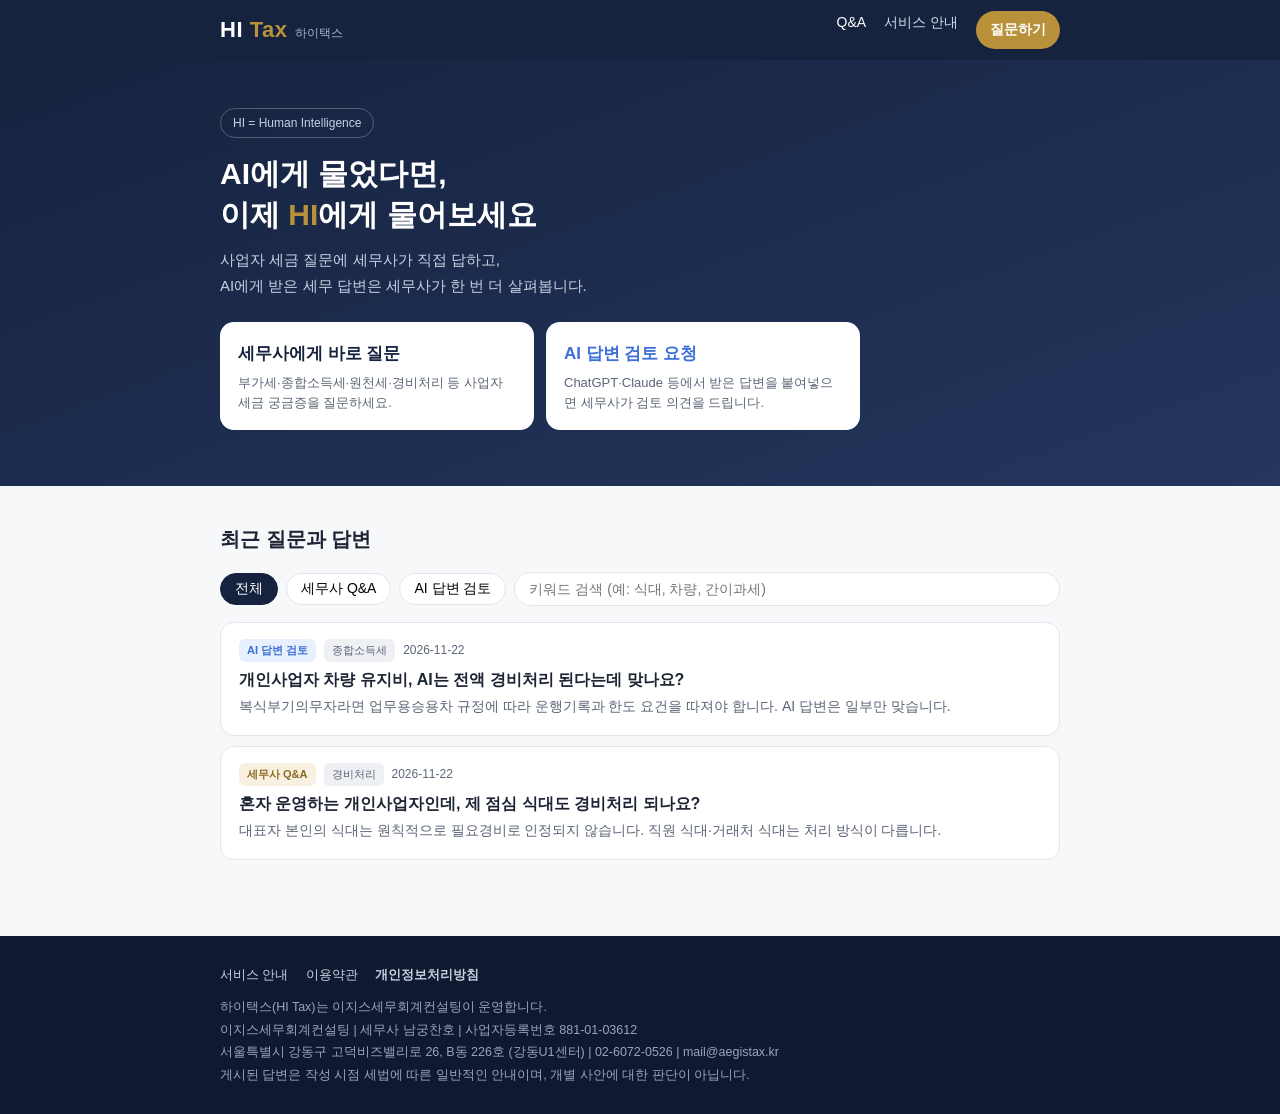
==== index.html @ eb6e1d0b "Add files via upload" ====
<!DOCTYPE html>
<html lang="ko">
<head>
<meta charset="UTF-8">
<meta name="viewport" content="width=device-width,initial-scale=1">
<title>하이택스 HI Tax | 사업자 세금 질문, 세무사가 답합니다</title>
<meta name="description" content="사업자 세금 질문에 세무사가 직접 답하는 공개 Q&A. AI에게 받은 세무 답변을 세무사가 검토해 드립니다. 이지스세무회계컨설팅 운영.">
<link rel="canonical" href="https://hitax.aegistax.kr/">
<meta property="og:title" content="하이택스 HI Tax">
<meta property="og:description" content="AI에게 물었다면, 이제 HI에게. 사업자 세금 Q&A와 AI 답변 세무사 검토.">
<meta property="og:type" content="website">
<link rel="stylesheet" href="style.css">
</head>
<body>

<header class="top">
  <div class="wrap">
    <a class="logo" href="index.html"><b>HI <span>Tax</span></b><small>하이택스</small></a>
    <nav class="nav">
      <a href="index.html" class="on">Q&amp;A</a>
      <a href="about.html">서비스 안내</a>
      <a href="ask.html" class="cta">질문하기</a>
    </nav>
  </div>
</header>

<div class="hero">
  <div class="wrap">
    <div class="define">HI = Human Intelligence</div>
    <h1>AI에게 물었다면,<br>이제 <em>HI</em>에게 물어보세요</h1>
    <p>사업자 세금 질문에 세무사가 직접 답하고,<br>AI에게 받은 세무 답변은 세무사가 한 번 더 살펴봅니다.</p>
    <div class="choice">
      <a class="hi" href="ask.html?type=general">
        <b>세무사에게 바로 질문</b>
        <span>부가세·종합소득세·원천세·경비처리 등 사업자 세금 궁금증을 질문하세요.</span>
      </a>
      <a class="ai" href="ask.html?type=ai">
        <b>AI 답변 검토 요청</b>
        <span>ChatGPT·Claude 등에서 받은 답변을 붙여넣으면 세무사가 검토 의견을 드립니다.</span>
      </a>
    </div>
  </div>
</div>

<section>
  <div class="wrap">
    <h2>최근 질문과 답변</h2>
    <div class="toolbar">
      <button class="tab on" data-f="all">전체</button>
      <button class="tab" data-f="general">세무사 Q&amp;A</button>
      <button class="tab" data-f="ai">AI 답변 검토</button>
      <input class="search" id="q" type="search" placeholder="키워드 검색 (예: 식대, 차량, 간이과세)">
    </div>
    <div class="list" id="list"></div>
    <div class="empty" id="empty">검색 결과가 없습니다. <a href="ask.html">직접 질문해 보세요.</a></div>
  </div>
</section>

<footer>
  <div class="wrap">
    <div class="links">
      <a href="about.html">서비스 안내</a>
      <a href="terms.html">이용약관</a>
      <a href="privacy.html"><b>개인정보처리방침</b></a>
    </div>
    하이택스(HI Tax)는 이지스세무회계컨설팅이 운영합니다.<br>
    이지스세무회계컨설팅 | 세무사 남궁찬호 | 사업자등록번호 881-01-03612<br>
    서울특별시 강동구 고덕비즈밸리로 26, B동 226호 (강동U1센터) | 02-6072-0526 | mail@aegistax.kr<br>
    게시된 답변은 작성 시점 세법에 따른 일반적인 안내이며, 개별 사안에 대한 판단이 아닙니다.
  </div>
</footer>

<script>
/* Q&A 목록은 posts.json에서 불러옵니다.
   구글 시트의 [하이택스 > 공개] 메뉴가 posts.json을 자동으로 갱신합니다. */
let POSTS = [];
const listEl = document.getElementById('list');
const emptyEl = document.getElementById('empty');
let filter = 'all', keyword = '';

function render(){
  const k = keyword.trim().toLowerCase();
  const rows = POSTS.filter(p =>
    (filter === 'all' || p.type === filter) &&
    (!k || (p.title + p.summary + p.cat).toLowerCase().includes(k))
  );
  listEl.innerHTML = rows.map(p => `
    <a class="card" href="qna/${p.id}.html">
      <div class="meta">
        <span class="badge ${p.type === 'ai' ? 'ai' : 'hi'}">${p.type === 'ai' ? 'AI 답변 검토' : '세무사 Q&A'}</span>
        <span class="badge cat">${p.cat}</span>
        <span>${p.date}</span>
      </div>
      <h3>${p.title}</h3>
      <p>${p.summary}</p>
    </a>`).join('');
  emptyEl.style.display = rows.length ? 'none' : 'block';
}
document.querySelectorAll('.tab').forEach(b => b.addEventListener('click', () => {
  document.querySelectorAll('.tab').forEach(x => x.classList.remove('on'));
  b.classList.add('on'); filter = b.dataset.f; render();
}));
document.getElementById('q').addEventListener('input', e => { keyword = e.target.value; render(); });
fetch('posts.json?v=' + Date.now())
  .then(r => r.json())
  .then(d => { POSTS = d; render(); })
  .catch(() => { emptyEl.textContent = '목록을 불러오지 못했습니다. 잠시 후 새로고침해 주세요.'; emptyEl.style.display = 'block'; });
</script>
</body>
</html>
---- style.css ----
/* 하이택스 HI Tax — 공통 스타일 */
:root{
  --navy:#16233f; --navy-2:#24365e; --gold:#b8913a; --gold-soft:#f5eedd;
  --ink:#1d2433; --sub:#5b6577; --line:#e3e6ec; --bg:#f7f8fa; --white:#fff;
  --ai:#3c6fd8; --ai-soft:#e9f0fd; --hi:#b8913a; --hi-soft:#f8f1e1;
  --radius:14px;
}
*{box-sizing:border-box}
[hidden]{display:none!important}
html,body{margin:0;padding:0}
body{font-family:"Pretendard","Noto Sans KR",-apple-system,BlinkMacSystemFont,"Apple SD Gothic Neo","Malgun Gothic",sans-serif;
  color:var(--ink);background:var(--bg);line-height:1.7;font-size:16px;-webkit-font-smoothing:antialiased}
a{color:inherit}
.wrap{max-width:880px;margin:0 auto;padding:0 20px}

/* 헤더 */
.top{background:var(--navy);color:#fff}
.top .wrap{display:flex;align-items:center;justify-content:space-between;height:60px}
.logo{display:flex;align-items:baseline;gap:8px;text-decoration:none;color:#fff}
.logo b{font-size:22px;letter-spacing:.5px}
.logo b span{color:var(--gold)}
.logo small{font-size:12px;color:#aab4c8}
.nav{display:flex;gap:18px;font-size:14px}
.nav a{text-decoration:none;color:#d6dcea}
.nav a:hover,.nav a.on{color:#fff}
.nav .cta{background:var(--gold);color:#fff;padding:7px 14px;border-radius:999px;font-weight:600}

/* 히어로 */
.hero{background:linear-gradient(160deg,var(--navy) 0%,var(--navy-2) 100%);color:#fff;padding:48px 0 56px}
.hero h1{font-size:30px;line-height:1.35;margin:0 0 12px}
.hero h1 em{font-style:normal;color:var(--gold)}
.hero p{color:#c9d1e2;margin:0 0 24px;font-size:15px}
.hero .define{display:inline-block;font-size:12px;color:#c9d1e2;border:1px solid rgba(255,255,255,.25);border-radius:999px;padding:4px 12px;margin-bottom:16px}
.choice{display:grid;grid-template-columns:1fr 1fr;gap:12px;max-width:640px}
.choice a{display:block;text-decoration:none;background:#fff;color:var(--ink);border-radius:var(--radius);padding:18px}
.choice a b{display:block;font-size:17px;margin-bottom:4px}
.choice a span{font-size:13px;color:var(--sub);line-height:1.5;display:block}
.choice a.ai b{color:var(--ai)}
.choice a.hi b{color:var(--navy)}

/* 섹션 */
section{padding:36px 0}
h2{font-size:20px;margin:0 0 16px}
.muted{color:var(--sub);font-size:14px}

/* 목록 */
.toolbar{display:flex;gap:8px;flex-wrap:wrap;align-items:center;margin-bottom:16px}
.tab{border:1px solid var(--line);background:#fff;border-radius:999px;padding:6px 14px;font-size:14px;cursor:pointer;font-family:inherit}
.tab.on{background:var(--navy);color:#fff;border-color:var(--navy)}
.search{flex:1;min-width:180px;border:1px solid var(--line);border-radius:999px;padding:8px 14px;font-size:14px;font-family:inherit}
.list{display:flex;flex-direction:column;gap:10px}
.card{display:block;background:#fff;border:1px solid var(--line);border-radius:var(--radius);padding:16px 18px;text-decoration:none}
.card:hover{border-color:var(--gold)}
.card h3{font-size:16px;margin:6px 0 4px;line-height:1.45}
.card p{margin:0;font-size:14px;color:var(--sub);display:-webkit-box;-webkit-line-clamp:2;-webkit-box-orient:vertical;overflow:hidden}
.meta{font-size:12px;color:var(--sub);display:flex;gap:8px;align-items:center;flex-wrap:wrap}
.badge{display:inline-block;font-size:11px;font-weight:700;padding:2px 8px;border-radius:6px}
.badge.ai{background:var(--ai-soft);color:var(--ai)}
.badge.hi{background:var(--hi-soft);color:#8a6a22}
.badge.cat{background:#eef0f4;color:var(--sub);font-weight:500}
.empty{text-align:center;color:var(--sub);padding:30px 0;display:none}

/* 상세 */
.article{background:#fff;border:1px solid var(--line);border-radius:var(--radius);padding:26px 24px;margin-top:24px}
.article h1{font-size:23px;line-height:1.45;margin:8px 0 6px}
.block{margin-top:22px}
.block-label{font-size:13px;font-weight:700;margin-bottom:8px;display:flex;align-items:center;gap:6px}
.q-body{background:var(--bg);border-radius:10px;padding:16px;white-space:pre-line}
.ai-body{background:var(--ai-soft);border-left:4px solid var(--ai);border-radius:0 10px 10px 0;padding:16px;white-space:pre-line;font-size:15px}
.hi-body{border-left:4px solid var(--gold);padding:4px 0 4px 18px}
.hi-body h4{margin:18px 0 6px;font-size:15px}
.hi-body p{margin:0 0 10px}
.verdict{display:inline-block;font-size:13px;font-weight:700;padding:4px 10px;border-radius:8px;margin-bottom:10px}
.verdict.partial{background:#fff4e0;color:#a86400}
.verdict.ok{background:#e6f5ec;color:#1e7a44}
.verdict.wrong{background:#fde8e8;color:#b42318}
.basis{font-size:13px;color:var(--sub);background:var(--bg);border-radius:8px;padding:10px 12px;margin-top:10px}
.notice{font-size:12.5px;color:var(--sub);border-top:1px solid var(--line);margin-top:24px;padding-top:14px;line-height:1.6}
.next{display:flex;justify-content:space-between;gap:12px;margin-top:18px;align-items:center;flex-wrap:wrap}
.btn{display:inline-block;border:0;cursor:pointer;font-family:inherit;text-decoration:none;font-weight:600;border-radius:10px;padding:12px 20px;font-size:15px}
.btn.primary{background:var(--navy);color:#fff}
.btn.gold{background:var(--gold);color:#fff}
.btn.ghost{background:#fff;color:var(--navy);border:1px solid var(--line)}
.btn:disabled{opacity:.45;cursor:not-allowed}

/* 질문 폼 */
.steps{display:flex;gap:6px;margin:24px 0 18px}
.steps i{flex:1;height:4px;border-radius:4px;background:var(--line)}
.steps i.on{background:var(--gold)}
.panel{background:#fff;border:1px solid var(--line);border-radius:var(--radius);padding:24px}
.panel h2{margin-bottom:6px}
.type-pick{display:grid;grid-template-columns:1fr 1fr;gap:12px;margin-top:16px}
.type-pick label{border:2px solid var(--line);border-radius:var(--radius);padding:16px;cursor:pointer;display:block}
.type-pick input{display:none}
.type-pick input:checked + div{color:inherit}
.type-pick label.sel{border-color:var(--gold);background:var(--gold-soft)}
.type-pick b{display:block;font-size:16px;margin-bottom:4px}
.type-pick span{font-size:13px;color:var(--sub);line-height:1.5;display:block}
.field{margin-top:16px}
.field label{display:block;font-weight:600;font-size:14px;margin-bottom:6px}
.field label small{font-weight:400;color:var(--sub)}
.field input[type=text],.field input[type=email],.field select,.field textarea{width:100%;border:1px solid var(--line);border-radius:10px;padding:11px 12px;font-size:15px;font-family:inherit;background:#fff}
.field textarea{min-height:150px;resize:vertical}
.field .hint{font-size:12.5px;color:var(--sub);margin-top:4px}
.warn{background:#fff8e6;border:1px solid #f1dfae;border-radius:10px;padding:12px 14px;font-size:13.5px;margin-top:14px}
.agree{border:1px solid var(--line);border-radius:10px;padding:14px;margin-top:14px}
.agree .box{max-height:150px;overflow:auto;font-size:13px;color:var(--sub);background:var(--bg);border-radius:8px;padding:10px 12px;margin:8px 0;line-height:1.6}
.agree label{display:flex;gap:8px;align-items:flex-start;font-weight:600;font-size:14px;cursor:pointer}
.agree input{margin-top:5px;width:17px;height:17px;flex:none}
.agree a{font-size:13px;color:var(--ai)}
.nav-btns{display:flex;justify-content:space-between;margin-top:22px;gap:10px}
.counter{text-align:right;font-size:12px;color:var(--sub)}
.err{color:#b42318;font-size:13px;margin-top:8px;display:none}
.done{text-align:center;padding:30px 10px}
.done .icon{font-size:42px}
.hp{position:absolute;left:-9999px}

/* 문서(약관) */
.doc{background:#fff;border:1px solid var(--line);border-radius:var(--radius);padding:26px 24px;margin:24px 0}
.doc h1{font-size:22px;margin:0 0 4px}
.doc h3{font-size:16px;margin:24px 0 6px}
.doc p,.doc li{font-size:14.5px}
.doc ol,.doc ul{padding-left:20px}
.doc table{border-collapse:collapse;width:100%;font-size:14px;margin:8px 0}
.doc th,.doc td{border:1px solid var(--line);padding:8px 10px;text-align:left;vertical-align:top}
.doc th{background:var(--bg);width:28%}

/* 상담 배너 */
.consult{background:var(--gold-soft);border:1px solid #ead9ad;border-radius:var(--radius);padding:18px 20px;margin-top:20px;display:flex;justify-content:space-between;align-items:center;gap:12px;flex-wrap:wrap}
.consult b{display:block}
.consult span{font-size:13.5px;color:var(--sub)}

/* 푸터 */
footer{background:#0f1930;color:#9aa5bc;font-size:12.5px;padding:28px 0;margin-top:40px;line-height:1.8}
footer a{color:#c9d1e2;text-decoration:none;margin-right:14px}
footer .links{margin-bottom:10px}

@media (max-width:640px){
  .hero h1{font-size:24px}
  .choice,.type-pick{grid-template-columns:1fr}
  .nav a:not(.cta){display:none}
  .article,.panel,.doc{padding:20px 16px}
}
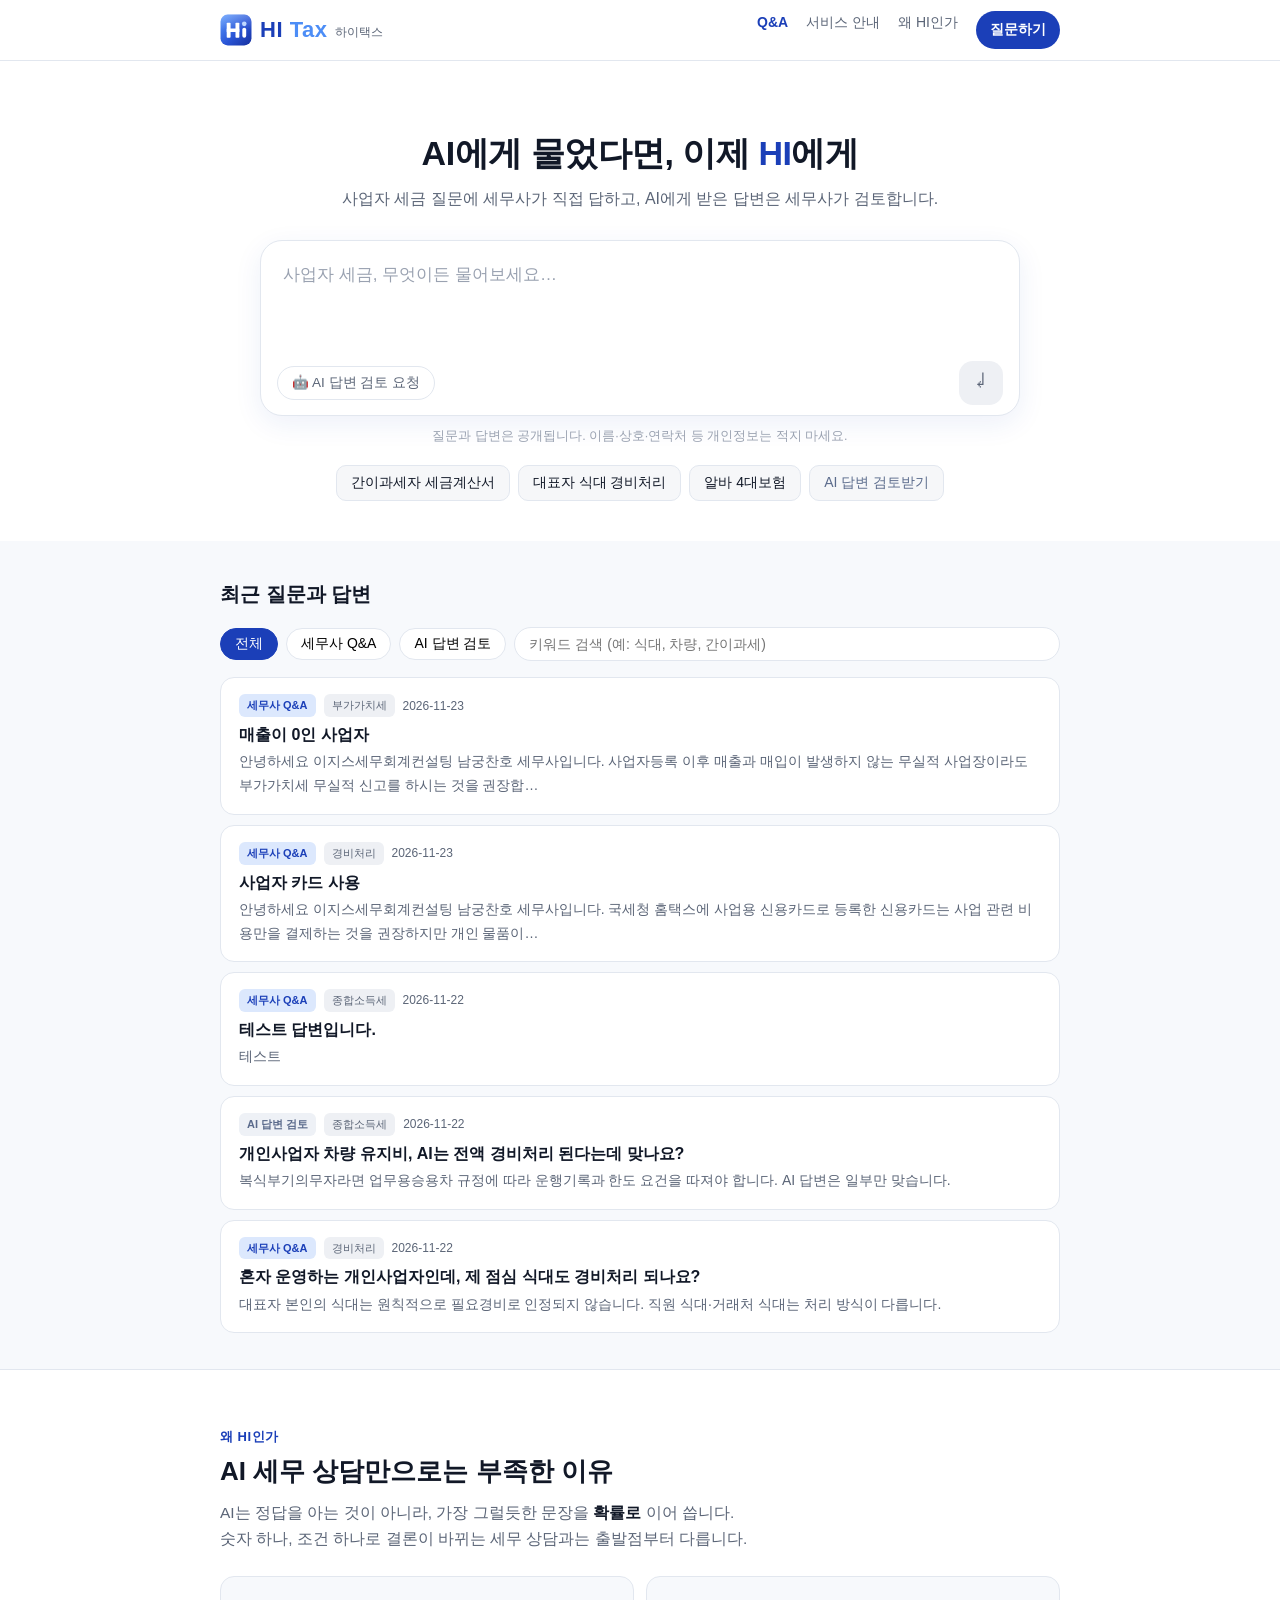
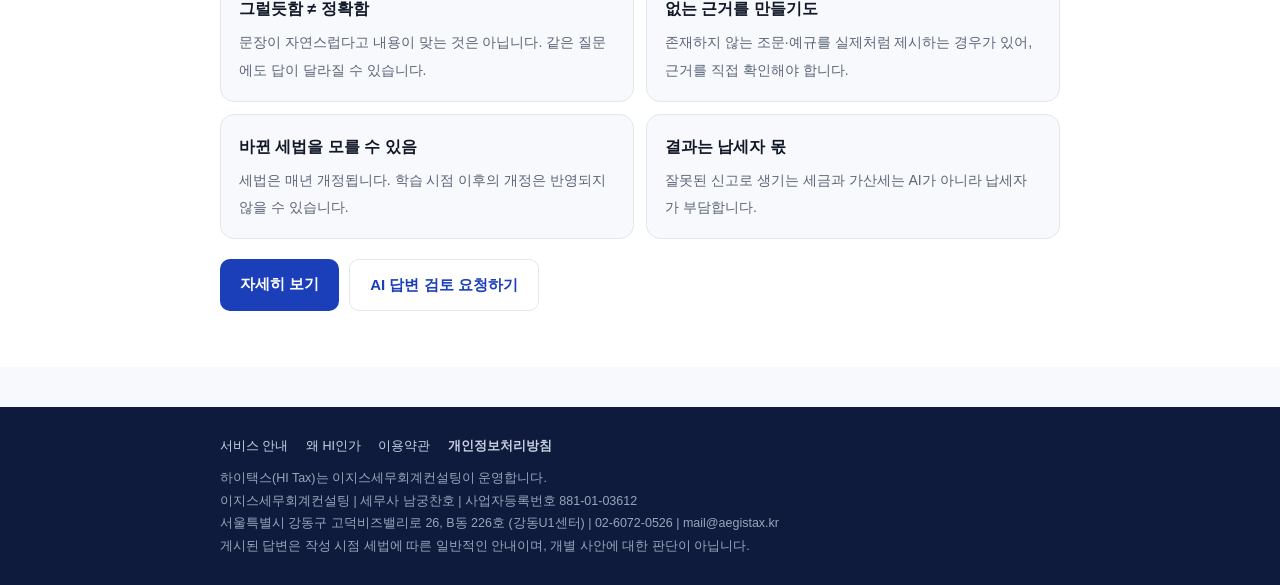
==== commit 2a664933: "Add files via upload" ====
--- a/index.html
+++ b/index.html
@@ -5,39 +5,88 @@
 <meta name="viewport" content="width=device-width,initial-scale=1">
 <title>하이택스 HI Tax | 사업자 세금 질문, 세무사가 답합니다</title>
 <meta name="description" content="사업자 세금 질문에 세무사가 직접 답하는 공개 Q&A. AI에게 받은 세무 답변을 세무사가 검토해 드립니다. 이지스세무회계컨설팅 운영.">
-<link rel="canonical" href="https://hitax.aegistax.kr/">
+<link rel="canonical" href="https://hitax.io.kr/">
 <meta property="og:title" content="하이택스 HI Tax">
 <meta property="og:description" content="AI에게 물었다면, 이제 HI에게. 사업자 세금 Q&A와 AI 답변 세무사 검토.">
 <meta property="og:type" content="website">
+<link rel="icon" href="/favicon.ico" sizes="any">
+<link rel="icon" href="/favicon.svg" type="image/svg+xml">
+<link rel="apple-touch-icon" href="/apple-touch-icon.png">
+<meta property="og:image" content="https://hitax.io.kr/og-image.png">
+<meta property="og:site_name" content="하이택스 HI Tax">
 <link rel="stylesheet" href="style.css">
 </head>
 <body>
 
 <header class="top">
   <div class="wrap">
-    <a class="logo" href="index.html"><b>HI <span>Tax</span></b><small>하이택스</small></a>
+    <a class="logo" href="index.html"><img src="assets/logo/hitax-symbol.svg" alt="" width="32" height="32"><b>HI <span>Tax</span></b><small>하이택스</small></a>
     <nav class="nav">
       <a href="index.html" class="on">Q&amp;A</a>
       <a href="about.html">서비스 안내</a>
-      <a href="ask.html" class="cta">질문하기</a>
+      <a href="why-ai.html">왜 HI인가</a>
+      <a href="#ask" class="cta">질문하기</a>
     </nav>
   </div>
 </header>
 
-<div class="hero">
-  <div class="wrap">
-    <div class="define">HI = Human Intelligence</div>
-    <h1>AI에게 물었다면,<br>이제 <em>HI</em>에게 물어보세요</h1>
-    <p>사업자 세금 질문에 세무사가 직접 답하고,<br>AI에게 받은 세무 답변은 세무사가 한 번 더 살펴봅니다.</p>
-    <div class="choice">
-      <a class="hi" href="ask.html?type=general">
-        <b>세무사에게 바로 질문</b>
-        <span>부가세·종합소득세·원천세·경비처리 등 사업자 세금 궁금증을 질문하세요.</span>
-      </a>
-      <a class="ai" href="ask.html?type=ai">
-        <b>AI 답변 검토 요청</b>
-        <span>ChatGPT·Claude 등에서 받은 답변을 붙여넣으면 세무사가 검토 의견을 드립니다.</span>
-      </a>
+<div class="hero2">
+  <div class="wrap">
+    <h1>AI에게 물었다면, 이제 <em>HI</em>에게</h1>
+    <p class="lead">사업자 세금 질문에 세무사가 직접 답하고, AI에게 받은 답변은 세무사가 검토합니다.</p>
+
+    <form id="ask" class="chatbox" novalidate>
+      <input class="hp" type="text" name="website" tabindex="-1" autocomplete="off">
+
+      <div class="cb-main">
+        <textarea id="question" name="question" maxlength="3000" rows="3"
+          placeholder="사업자 세금, 무엇이든 물어보세요…"></textarea>
+
+        <div id="aiWrap" class="cb-ai" hidden>
+          <div class="cb-ai-head">🤖 AI가 준 답변 <button type="button" class="cb-x" id="aiClose" aria-label="AI 답변 닫기">✕</button></div>
+          <textarea id="aiAnswer" name="aiAnswer" maxlength="6000" rows="4"
+            placeholder="ChatGPT·Claude 등에서 받은 답변을 그대로 붙여넣으세요. 세무사가 검토 의견을 드립니다."></textarea>
+        </div>
+
+        <div class="cb-bar">
+          <button type="button" class="cb-mode" id="aiToggle">🤖 AI 답변 검토 요청</button>
+          <button type="submit" class="cb-send" id="sendBtn" aria-label="질문 등록">↵</button>
+        </div>
+      </div>
+
+      <div class="cb-more" id="more" hidden>
+        <input type="email" name="email" placeholder="답변 받을 이메일 주소 (공개되지 않음)" autocomplete="email">
+        <label class="cb-agree"><input type="checkbox" id="agreeAll">
+          <span>질문·답변 웹 공개 및 <a href="terms.html" target="_blank">이용약관</a>, <a href="privacy.html" target="_blank">개인정보(이메일) 수집·이용</a>에 모두 동의합니다.</span></label>
+        <div class="cb-sub">
+          <label><input type="checkbox" name="agreeTerms"> [필수] 이용약관 (질문·답변 공개)</label>
+          <label><input type="checkbox" name="agreePrivacy"> [필수] 개인정보 수집·이용 (이메일, 2년 보관)</label>
+          <details><summary>주요 내용 보기</summary>
+            · 질문과 세무사 답변은 누구나 볼 수 있게 공개되며, 검색 노출·제3자 공유가 될 수 있습니다.<br>
+            · 답변은 작성 시점 세법에 따른 일반적 안내로, 개별 사실관계에 따라 판단이 달라질 수 있으며 세금 신고나 조세불복의 근거로 활용할 수 없습니다.<br>
+            · 개인정보 보호를 위해 질문이 편집될 수 있고, 모든 질문에 답변되지 않을 수 있습니다.<br>
+            · 이메일은 답변 회신에만 쓰이며 접수일로부터 2년 후(또는 요청 시) 파기합니다. 동의하지 않으면 서비스를 이용할 수 없습니다.
+          </details>
+        </div>
+        <button type="submit" class="btn gold cb-submit">질문 등록</button>
+      </div>
+      <div class="err" id="askErr"></div>
+      <p class="cb-warn">질문과 답변은 공개됩니다. 이름·상호·연락처 등 개인정보는 적지 마세요.</p>
+    </form>
+
+    <div class="chips" id="chips">
+      <button type="button" data-q="간이과세자인데 거래처가 세금계산서를 요구합니다. 발급할 수 있나요?">간이과세자 세금계산서</button>
+      <button type="button" data-q="혼자 운영하는 개인사업자인데 제 식대도 경비처리 되나요?">대표자 식대 경비처리</button>
+      <button type="button" data-q="아르바이트생을 처음 뽑았는데 4대보험은 언제부터 가입해야 하나요?">알바 4대보험</button>
+      <button type="button" data-ai="1">AI 답변 검토받기</button>
+    </div>
+
+    <div id="askDone" class="chatbox done" hidden>
+      <div class="icon">✅</div>
+      <h2>질문이 접수되었습니다</h2>
+      <p>접수번호 <b id="ticket"></b></p>
+      <p class="muted">답변이 등록되면 입력하신 이메일로 알려드립니다.<br>질문 내용에 따라 답변이 늦어지거나 답변드리지 못할 수 있습니다.</p>
+      <button type="button" class="btn ghost" id="askAgain">다른 질문 하기</button>
     </div>
   </div>
 </div>
@@ -52,7 +101,25 @@
       <input class="search" id="q" type="search" placeholder="키워드 검색 (예: 식대, 차량, 간이과세)">
     </div>
     <div class="list" id="list"></div>
-    <div class="empty" id="empty">검색 결과가 없습니다. <a href="ask.html">직접 질문해 보세요.</a></div>
+    <div class="empty" id="empty">검색 결과가 없습니다. <a href="#ask">직접 질문해 보세요.</a></div>
+  </div>
+</section>
+
+<section class="why">
+  <div class="wrap">
+    <p class="why-kicker">왜 HI인가</p>
+    <h2>AI 세무 상담만으로는 부족한 이유</h2>
+    <p class="why-lead">AI는 정답을 아는 것이 아니라, 가장 그럴듯한 문장을 <b>확률로</b> 이어 씁니다.<br>숫자 하나, 조건 하나로 결론이 바뀌는 세무 상담과는 출발점부터 다릅니다.</p>
+    <div class="why-grid">
+      <div class="why-card"><b>그럴듯함 ≠ 정확함</b><span>문장이 자연스럽다고 내용이 맞는 것은 아닙니다. 같은 질문에도 답이 달라질 수 있습니다.</span></div>
+      <div class="why-card"><b>없는 근거를 만들기도</b><span>존재하지 않는 조문·예규를 실제처럼 제시하는 경우가 있어, 근거를 직접 확인해야 합니다.</span></div>
+      <div class="why-card"><b>바뀐 세법을 모를 수 있음</b><span>세법은 매년 개정됩니다. 학습 시점 이후의 개정은 반영되지 않을 수 있습니다.</span></div>
+      <div class="why-card"><b>결과는 납세자 몫</b><span>잘못된 신고로 생기는 세금과 가산세는 AI가 아니라 납세자가 부담합니다.</span></div>
+    </div>
+    <div class="why-more">
+      <a class="btn primary" href="why-ai.html">자세히 보기</a>
+      <a class="btn ghost" href="index.html?type=ai#ask">AI 답변 검토 요청하기</a>
+    </div>
   </div>
 </section>
 
@@ -60,6 +127,7 @@
   <div class="wrap">
     <div class="links">
       <a href="about.html">서비스 안내</a>
+      <a href="why-ai.html">왜 HI인가</a>
       <a href="terms.html">이용약관</a>
       <a href="privacy.html"><b>개인정보처리방침</b></a>
     </div>
@@ -105,6 +173,88 @@
   .then(r => r.json())
   .then(d => { POSTS = d; render(); })
   .catch(() => { emptyEl.textContent = '목록을 불러오지 못했습니다. 잠시 후 새로고침해 주세요.'; emptyEl.style.display = 'block'; });
+
+/* ───── 질문 등록 ───── */
+/* 구글 Apps Script 웹앱 URL (비우면 데모 모드) */
+const APPS_SCRIPT_URL = "https://script.google.com/macros/s/AKfycbzAdkgYf9CfO9gjDjutUvagw2ZaW8-JUJQHxkipy1wyuL165hyxQvIKcxD2weK6FGPF/exec";
+const form = document.getElementById('ask');
+const errEl = document.getElementById('askErr');
+const moreEl = document.getElementById('more');
+const qEl = form.question;
+let qType = 'general';
+
+function setType(t){
+  qType = t;
+  const ai = t === 'ai';
+  document.getElementById('aiWrap').hidden = !ai;
+  document.getElementById('aiToggle').classList.toggle('on', ai);
+  qEl.placeholder = ai ? 'AI에게 했던 질문을 적어 주세요…' : '사업자 세금, 무엇이든 물어보세요…';
+}
+document.getElementById('aiToggle').addEventListener('click', () => { setType(qType === 'ai' ? 'general' : 'ai'); (qType === 'ai' ? form.aiAnswer : qEl).focus(); });
+document.getElementById('aiClose').addEventListener('click', () => setType('general'));
+if (new URLSearchParams(location.search).get('type') === 'ai') setType('ai');
+
+// 입력을 시작하면 이메일·동의 영역 표시
+function reveal(){ if (moreEl.hidden){ moreEl.hidden = false; } }
+qEl.addEventListener('input', () => { if (qEl.value.trim()) reveal(); autoGrow(qEl); });
+form.aiAnswer.addEventListener('input', () => autoGrow(form.aiAnswer));
+function autoGrow(el){ el.style.height = 'auto'; el.style.height = Math.min(el.scrollHeight, 420) + 'px'; }
+
+// 예시 칩
+document.querySelectorAll('#chips button').forEach(b => b.addEventListener('click', () => {
+  if (b.dataset.ai){ setType('ai'); qEl.focus(); }
+  else { qEl.value = b.dataset.q; autoGrow(qEl); reveal(); qEl.focus(); }
+}));
+
+// 전체 동의 ↔ 개별 동의
+const allBox = document.getElementById('agreeAll');
+const subBoxes = [form.agreeTerms, form.agreePrivacy];
+allBox.addEventListener('change', () => subBoxes.forEach(b => b.checked = allBox.checked));
+subBoxes.forEach(b => b.addEventListener('change', () => allBox.checked = subBoxes.every(x => x.checked)));
+
+function showErr(m){ errEl.textContent = m; errEl.style.display = 'block'; }
+function makeTicket(){
+  const d = new Date(), p = x => String(x).padStart(2, '0');
+  return 'HT-' + String(d.getFullYear()).slice(2) + p(d.getMonth() + 1) + p(d.getDate()) + '-' +
+         Math.random().toString(36).slice(2, 6).toUpperCase();
+}
+form.addEventListener('submit', async e => {
+  e.preventDefault();
+  errEl.style.display = 'none';
+  if (form.website.value) return;
+  const q = qEl.value.trim(), ai = form.aiAnswer.value.trim(), email = form.email.value.trim();
+  if (q.length < 10){ qEl.focus(); return showErr('질문을 10자 이상 적어 주세요.'); }
+  if (qType === 'ai' && ai.length < 10){ form.aiAnswer.focus(); return showErr('AI가 준 답변을 붙여넣어 주세요.'); }
+  reveal();
+  if (!/^[^\s@]+@[^\s@]+\.[^\s@]+$/.test(email)){ form.email.focus(); return showErr('답변 받을 이메일 주소를 입력해 주세요.'); }
+  if (!form.agreeTerms.checked || !form.agreePrivacy.checked) return showErr('이용약관과 개인정보 수집·이용에 동의해 주세요.');
+
+  const btns = form.querySelectorAll('[type=submit]');
+  btns.forEach(b => b.disabled = true);
+  const ticket = makeTicket();
+  const firstLine = q.split('\n')[0].trim();
+  const data = new URLSearchParams({
+    ticket, type: qType === 'ai' ? 'AI 답변 검토' : '세무사 Q&A', biz: '', cat: '',
+    title: firstLine.length > 50 ? firstLine.slice(0, 50) + '…' : firstLine,
+    question: q, aiName: '', aiAnswer: qType === 'ai' ? ai : '',
+    email, agreeTerms: 'Y', agreePrivacy: 'Y'
+  });
+  try{
+    if (APPS_SCRIPT_URL) await fetch(APPS_SCRIPT_URL, { method:'POST', mode:'no-cors', body:data });
+    else console.log('[데모 모드]', Object.fromEntries(data));
+    document.getElementById('ticket').textContent = ticket;
+    form.hidden = true; document.getElementById('chips').hidden = true;
+    document.getElementById('askDone').hidden = false;
+  }catch(err){
+    showErr('전송에 실패했습니다. 잠시 후 다시 시도하거나 mail@aegistax.kr로 문의해 주세요.');
+  }
+  btns.forEach(b => b.disabled = false);
+});
+document.getElementById('askAgain').addEventListener('click', () => {
+  form.reset(); setType('general'); moreEl.hidden = true; qEl.style.height = '';
+  form.hidden = false; document.getElementById('chips').hidden = false; document.getElementById('askDone').hidden = true;
+  qEl.focus();
+});
 </script>
 </body>
 </html>
--- a/style.css
+++ b/style.css
@@ -1,8 +1,9 @@
 /* 하이택스 HI Tax — 공통 스타일 */
 :root{
-  --navy:#16233f; --navy-2:#24365e; --gold:#b8913a; --gold-soft:#f5eedd;
-  --ink:#1d2433; --sub:#5b6577; --line:#e3e6ec; --bg:#f7f8fa; --white:#fff;
-  --ai:#3c6fd8; --ai-soft:#e9f0fd; --hi:#b8913a; --hi-soft:#f8f1e1;
+  /* 2안 신뢰 블루 */
+  --navy:#1B3FB8; --navy-2:#2A4FCC; --gold:#4C8DF6; --gold-soft:#EAF1FE;
+  --ink:#111827; --sub:#5b6577; --line:#e2e7ef; --bg:#F7F9FC; --white:#fff;
+  --ai:#5B6B8C; --ai-soft:#EEF1F6; --hi:#1B3FB8; --hi-soft:#DCE8FD;
   --radius:14px;
 }
 *{box-sizing:border-box}
@@ -14,16 +15,17 @@
 .wrap{max-width:880px;margin:0 auto;padding:0 20px}
 
 /* 헤더 */
-.top{background:var(--navy);color:#fff}
+.top{background:#fff;color:var(--ink);border-bottom:1px solid var(--line)}
 .top .wrap{display:flex;align-items:center;justify-content:space-between;height:60px}
-.logo{display:flex;align-items:baseline;gap:8px;text-decoration:none;color:#fff}
+.logo{display:flex;align-items:center;gap:8px;text-decoration:none;color:var(--navy)}
 .logo b{font-size:22px;letter-spacing:.5px}
 .logo b span{color:var(--gold)}
-.logo small{font-size:12px;color:#aab4c8}
+.logo small{font-size:12px;color:var(--sub);margin-top:4px}
+.logo img{display:block;width:32px;height:32px}
 .nav{display:flex;gap:18px;font-size:14px}
-.nav a{text-decoration:none;color:#d6dcea}
-.nav a:hover,.nav a.on{color:#fff}
-.nav .cta{background:var(--gold);color:#fff;padding:7px 14px;border-radius:999px;font-weight:600}
+.nav a{text-decoration:none;color:var(--sub)}
+.nav a:hover,.nav a.on{color:var(--navy);font-weight:600}
+.nav .cta{background:var(--navy);color:#fff !important;padding:7px 14px;border-radius:999px;font-weight:600}
 
 /* 히어로 */
 .hero{background:linear-gradient(160deg,var(--navy) 0%,var(--navy-2) 100%);color:#fff;padding:48px 0 56px}
@@ -56,7 +58,7 @@
 .meta{font-size:12px;color:var(--sub);display:flex;gap:8px;align-items:center;flex-wrap:wrap}
 .badge{display:inline-block;font-size:11px;font-weight:700;padding:2px 8px;border-radius:6px}
 .badge.ai{background:var(--ai-soft);color:var(--ai)}
-.badge.hi{background:var(--hi-soft);color:#8a6a22}
+.badge.hi{background:var(--hi-soft);color:var(--hi)}
 .badge.cat{background:#eef0f4;color:var(--sub);font-weight:500}
 .empty{text-align:center;color:var(--sub);padding:30px 0;display:none}
 
@@ -79,7 +81,7 @@
 .next{display:flex;justify-content:space-between;gap:12px;margin-top:18px;align-items:center;flex-wrap:wrap}
 .btn{display:inline-block;border:0;cursor:pointer;font-family:inherit;text-decoration:none;font-weight:600;border-radius:10px;padding:12px 20px;font-size:15px}
 .btn.primary{background:var(--navy);color:#fff}
-.btn.gold{background:var(--gold);color:#fff}
+.btn.gold{background:var(--navy);color:#fff}
 .btn.ghost{background:#fff;color:var(--navy);border:1px solid var(--line)}
 .btn:disabled{opacity:.45;cursor:not-allowed}
 
@@ -126,12 +128,12 @@
 .doc th{background:var(--bg);width:28%}
 
 /* 상담 배너 */
-.consult{background:var(--gold-soft);border:1px solid #ead9ad;border-radius:var(--radius);padding:18px 20px;margin-top:20px;display:flex;justify-content:space-between;align-items:center;gap:12px;flex-wrap:wrap}
+.consult{background:var(--gold-soft);border:1px solid #C9DAFC;border-radius:var(--radius);padding:18px 20px;margin-top:20px;display:flex;justify-content:space-between;align-items:center;gap:12px;flex-wrap:wrap}
 .consult b{display:block}
 .consult span{font-size:13.5px;color:var(--sub)}
 
 /* 푸터 */
-footer{background:#0f1930;color:#9aa5bc;font-size:12.5px;padding:28px 0;margin-top:40px;line-height:1.8}
+footer{background:#0E1B3D;color:#9aa5bc;font-size:12.5px;padding:28px 0;margin-top:40px;line-height:1.8}
 footer a{color:#c9d1e2;text-decoration:none;margin-right:14px}
 footer .links{margin-bottom:10px}
 
@@ -141,3 +143,85 @@
   .nav a:not(.cta){display:none}
   .article,.panel,.doc{padding:20px 16px}
 }
+
+
+/* 홈: 채팅형 질문 박스 */
+.hero2{background:#fff;padding:70px 0 40px;text-align:center}
+.hero2 h1{font-size:34px;line-height:1.3;margin:0 0 10px;letter-spacing:-.5px;color:var(--ink)}
+.hero2 h1 em{font-style:normal;color:var(--navy)}
+.hero2 .lead{color:var(--sub);font-size:16px;margin:0 0 28px}
+.chatbox{max-width:760px;margin:0 auto;text-align:left;scroll-margin-top:30px}
+.cb-main{background:#fff;border:1px solid var(--line);border-radius:22px;box-shadow:0 8px 28px rgba(27,63,184,.08);padding:16px 16px 10px;transition:border-color .2s,box-shadow .2s}
+.cb-main:focus-within{border-color:#8FB4F9;box-shadow:0 8px 28px rgba(27,63,184,.12)}
+.cb-main textarea{width:100%;border:0;outline:none;resize:none;font-size:17px;line-height:1.6;font-family:inherit;color:var(--ink);background:transparent;min-height:84px;padding:4px 6px}
+.cb-main textarea::placeholder{color:#9aa2b1}
+.cb-ai{border-top:1px dashed var(--line);margin-top:6px;padding-top:8px}
+.cb-ai-head{font-size:13px;font-weight:700;color:var(--ai);display:flex;justify-content:space-between;align-items:center;padding:0 6px}
+.cb-ai textarea{min-height:100px;font-size:15px;background:var(--ai-soft);border-radius:12px;padding:10px 12px;margin-top:6px}
+.cb-x{border:0;background:none;color:var(--sub);cursor:pointer;font-size:14px}
+.cb-bar{display:flex;justify-content:space-between;align-items:center;margin-top:6px}
+.cb-mode{border:1px solid var(--line);background:#fff;border-radius:999px;padding:7px 14px;font-size:13.5px;color:var(--sub);cursor:pointer;font-family:inherit}
+.cb-mode:hover{border-color:var(--ai);color:var(--ai)}
+.cb-mode.on{background:var(--ai-soft);border-color:var(--ai);color:var(--ai);font-weight:600}
+.cb-send{width:44px;height:44px;border-radius:14px;border:0;background:#eef0f4;color:var(--sub);font-size:20px;cursor:pointer;transition:background .2s}
+.cb-main:focus-within .cb-send,.cb-send:hover{background:var(--navy);color:#fff}
+.cb-send:disabled{opacity:.5}
+.cb-more{background:#fff;border:1px solid var(--line);border-radius:18px;padding:16px;margin-top:10px;animation:cbIn .25s ease}
+@keyframes cbIn{from{opacity:0;transform:translateY(-6px)}to{opacity:1;transform:none}}
+.cb-more input[type=email]{width:100%;border:1px solid var(--line);border-radius:12px;padding:12px 14px;font-size:16px;font-family:inherit}
+.cb-more input[type=email]:focus{outline:none;border-color:var(--gold)}
+.cb-agree{display:flex;gap:8px;align-items:flex-start;font-size:14px;margin-top:12px;cursor:pointer;line-height:1.55}
+.cb-agree input{width:18px;height:18px;margin-top:2px;flex:none;accent-color:var(--navy)}
+.cb-agree a{color:var(--ai)}
+.cb-sub{padding-left:26px;font-size:12.5px;color:var(--sub)}
+.cb-sub label{display:flex;gap:6px;align-items:center;margin-top:4px;cursor:pointer}
+.cb-sub input{width:14px;height:14px;accent-color:var(--navy)}
+.cb-sub details{margin-top:4px;line-height:1.7}
+.cb-sub summary{cursor:pointer}
+.cb-submit{width:100%;margin-top:14px;border-radius:12px;padding:13px}
+.chatbox .err{margin-top:10px;text-align:center}
+.cb-warn{font-size:12.5px;color:#9aa2b1;text-align:center;margin:10px 0 0}
+.chips{display:flex;gap:8px;justify-content:center;flex-wrap:wrap;margin-top:18px}
+.chips button{border:1px solid var(--line);background:#f6f7f9;border-radius:10px;padding:8px 14px;font-size:14px;color:var(--ink);cursor:pointer;font-family:inherit}
+.chips button:hover{background:#fff;border-color:var(--gold)}
+.chips button[data-ai]{color:var(--ai)}
+.chatbox.done{background:#fff;border:1px solid var(--line);border-radius:22px;box-shadow:0 8px 28px rgba(27,63,184,.08);text-align:center;padding:36px 20px}
+.chatbox.done .icon{font-size:40px}
+.chatbox.done h2{margin:6px 0}
+.hero2 + section{background:var(--bg)}
+@media (max-width:640px){
+  .hero2{padding:44px 0 28px}
+  .hero2 h1{font-size:25px}
+  .hero2 .lead{font-size:14.5px}
+  .cb-main{border-radius:18px;padding:12px 12px 8px}
+}
+
+/* 홈: 왜 HI인가 */
+.why{background:#fff;padding:56px 0;border-top:1px solid var(--line)}
+.why-kicker{margin:0 0 6px;font-size:13px;font-weight:700;color:var(--navy);letter-spacing:.5px}
+.why h2{font-size:26px;margin:0 0 10px;line-height:1.35}
+.why-lead{color:var(--sub);margin:0 0 24px;font-size:15.5px}
+.why-lead b{color:var(--ink)}
+.why-grid{display:grid;grid-template-columns:repeat(2,minmax(0,1fr));gap:12px}
+.why-card{background:var(--bg);border:1px solid var(--line);border-radius:var(--radius);padding:18px}
+.why-card b{display:block;font-size:16px;margin-bottom:6px}
+.why-card span{font-size:14px;color:var(--sub);line-height:1.6}
+.why-more{display:flex;gap:10px;margin-top:20px;flex-wrap:wrap}
+@media (max-width:640px){.why-grid{grid-template-columns:1fr}.why h2{font-size:21px}}
+
+/* 왜 HI인가 페이지 */
+.essay{background:#fff;border:1px solid var(--line);border-radius:var(--radius);padding:34px 30px;margin:24px 0}
+.essay h1{font-size:28px;line-height:1.4;margin:0 0 10px}
+.essay .lead{font-size:16.5px;color:var(--sub);margin:0 0 8px}
+.essay h2{font-size:20px;margin:36px 0 10px;padding-top:26px;border-top:1px solid var(--line)}
+.essay h2 .n{color:var(--navy);margin-right:8px}
+.essay p,.essay li{font-size:15.5px;line-height:1.85}
+.essay .ex{background:var(--bg);border-radius:10px;padding:14px 16px;font-size:14.5px;margin:12px 0}
+.essay .ex b{color:var(--navy)}
+.essay .compare{display:grid;grid-template-columns:1fr 1fr;gap:12px;margin:14px 0}
+.essay .compare div{border:1px solid var(--line);border-radius:10px;padding:16px}
+.essay .compare div.hi{border-color:var(--navy);background:var(--hi-soft)}
+.essay .compare b{display:block;margin-bottom:6px}
+.essay .compare ul{margin:0;padding-left:18px;font-size:14.5px}
+.essay .note{font-size:13px;color:var(--sub);border-top:1px solid var(--line);margin-top:30px;padding-top:14px}
+@media (max-width:640px){.essay{padding:22px 18px}.essay h1{font-size:22px}.essay .compare{grid-template-columns:1fr}}
